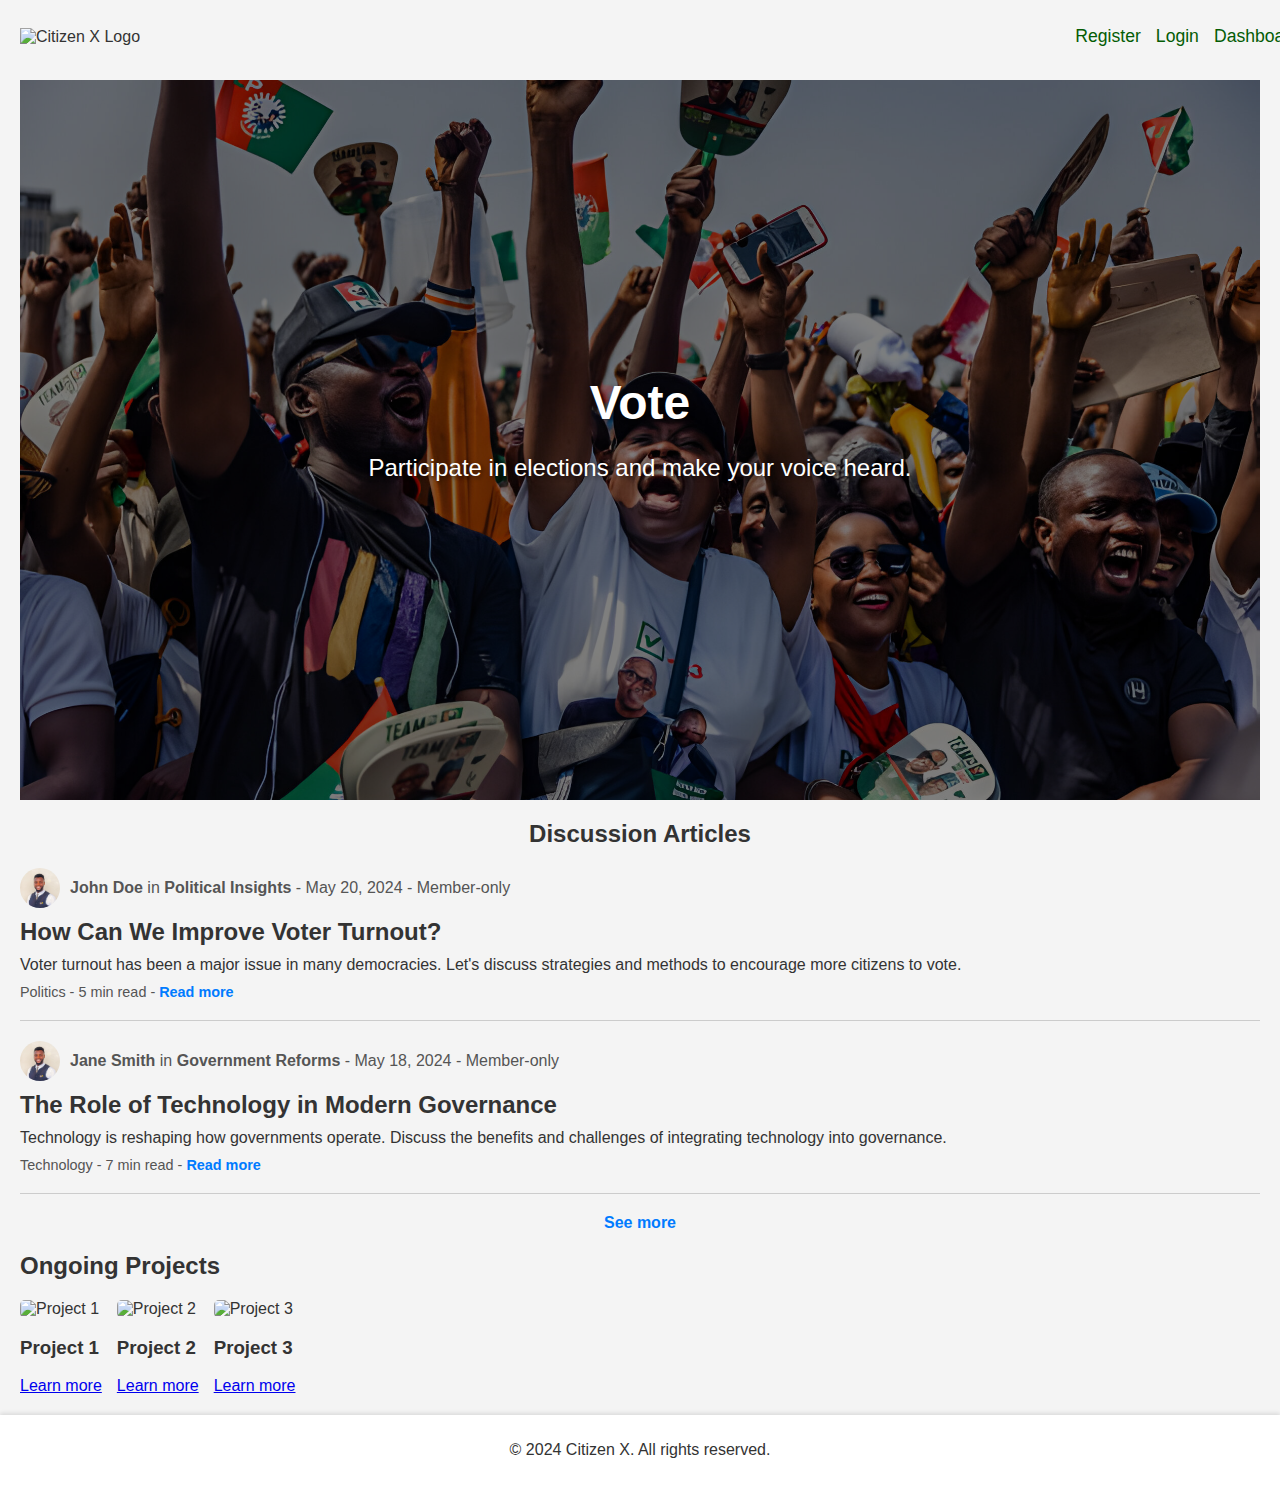
==== html/index.html @ 4d9ae51d "Update folders and files" ====
<!DOCTYPE html>
<html lang="en">
<head>
    <meta charset="UTF-8">
    <meta name="viewport" content="width=device-width, initial-scale=1.0">
    <title>Citizen X - Unlocking Your Power to Shape Your Future</title>
    <link rel="stylesheet" href="../styles/ind_styles.css">
</head>
<body>
    <header>
        <div class="logo">
            <img src="placeholder-logo.png" alt="Citizen X Logo">
        </div>
        <nav>
            <ul>
                <li><a href="register.html">Register</a></li>
                <li><a href="login.html">Login</a></li>
                <li><a href="dashboard.html">Dashboard</a></li>
            </ul>
        </nav>
    </header>
    <main>
        <section class="slider">
            <div class="slides">
                <div class="slide">
                    <div class="overlay"></div>
                    <div class="text">
                        <h2>Vote</h2>
                        <p>Participate in elections and make your voice heard.</p>
                    </div>
                    <img src="../images/Voters.jpg" alt="Vote">
                </div>
                <div class="slide">
                    <div class="overlay"></div>
                    <div class="text">
                        <h2>Monitor Projects</h2>
                        <p>Keep track of government projects and their progress.</p>
                    </div>
                    <img src="../images/Lagos-Calabar-coastal-highway-1-ezgif.com-webp-to-jpg-converter.jpg" alt="Monitor Projects">
                </div>
                <div class="slide">
                    <div class="overlay"></div>
                    <div class="text">
                        <h2>Join Discussions</h2>
                        <p>Engage in meaningful conversations about political issues.</p>
                    </div>
                    <img src="../images/panel.jpg" alt="Join Discussions">
                </div>
            </div>
        </section>
        <section class="articles">
            <h2>Discussion Articles</h2>
            <div class="article">
                <div class="article-header">
                    <img src="../images/PSX_20221017_221501.jpg" alt="User Profile Picture" class="profile-pic">
                    <div class="article-meta">
                        <span>John Doe</span> in <span>Political Insights</span> - May 20, 2024 - Member-only
                    </div>
                </div>
                <h3>How Can We Improve Voter Turnout?</h3>
                <p>Voter turnout has been a major issue in many democracies. Let's discuss strategies and methods to encourage more citizens to vote.</p>
                <div class="article-footer">
                    <span>Politics</span> - <span>5 min read</span> - <a href="discussions.html">Read more</a>
                </div>
            </div>
            <hr>
            <div class="article">
                <div class="article-header">
                    <img src="../images/PSX_20221017_221501.jpg" alt="User Profile Picture" class="profile-pic">
                    <div class="article-meta">
                        <span>Jane Smith</span> in <span>Government Reforms</span> - May 18, 2024 - Member-only
                    </div>
                </div>
                <h3>The Role of Technology in Modern Governance</h3>
                <p>Technology is reshaping how governments operate. Discuss the benefits and challenges of integrating technology into governance.</p>
                <div class="article-footer">
                    <span>Technology</span> - <span>7 min read</span> - <a href="discussions.html">Read more</a>
                </div>
            </div>
            <hr>
            <a href="discussions.html" class="see-more">See more</a>
        </section>        
        <section class="projects">
            <h2>Ongoing Projects</h2>
            <div class="project-gallery">
                <div class="project-card">
                    <img src="project-placeholder.png" alt="Project 1">
                    <h3>Project 1</h3>
                    <a href="projects.html">Learn more</a>
                </div>
                <div class="project-card">
                    <img src="project-placeholder.png" alt="Project 2">
                    <h3>Project 2</h3>
                    <a href="projects.html">Learn more</a>
                </div>
                <div class="project-card">
                    <img src="project-placeholder.png" alt="Project 3">
                    <h3>Project 3</h3>
                    <a href="projects.html">Learn more</a>
                </div>
            </div>
        </section>
    </main>
    <footer>
        <p>&copy; 2024 Citizen X. All rights reserved.</p>
    </footer>
    <script src="../appjs/script.js"></script>
</body>
</html>
---- styles/ind_styles.css ----
body {
    font-family: 'Arial', sans-serif;
    margin: 0;
    padding: 0;
    background-color: #f4f4f4;
    color: #333;
}

header {
    display: flex;
    justify-content: space-between;
    align-items: center;
    /* background-color: rgba(0, 0, 0, 0.5); Semi-transparent background for better contrast */
    padding: 10px 20px;
    position: absolute;
    top: 0;
    width: 100%;
    z-index: 10;
}

nav ul {
    list-style: none;
    display: flex;
    gap: 15px;
}

nav ul li a {
    color: rgb(4, 92, 4);
    text-decoration: none;
    font-size: 1.1em;
}

.logo img {
    width: 150px;
}

main {
    padding: 20px;
    padding-top: 60px; /* Adjust for fixed header */
}

.slider {
    position: relative;
    overflow: hidden;
    padding-top: 20px;
    height: 80vh; /* Full height slider */
}

.slides {
    display: flex;
    transition: transform 0.5s ease-in-out;
    height: 100%;
}

.slide {
    position: relative;
    min-width: 100%;
    box-sizing: border-box;
    text-align: center;
    height: 100%;
}

.slide img {
    width: 100%;
    height: 100%;
    object-fit: cover;
}

.overlay {
    position: absolute;
    top: 0;
    left: 0;
    width: 100%;
    height: 100%;
    background: rgba(0, 0, 0, 0.5); /* Adjust opacity as needed */
    z-index: 1;
}

.text {
    position: absolute;
    top: 50%;
    left: 50%;
    transform: translate(-50%, -50%);
    z-index: 2;
    text-align: center;
    color: #fff;
}

.text h2 {
    font-size: 3em;
    font-weight: bold;
    margin: 0;
    text-shadow: 2px 2px 4px rgba(0, 0, 0, 0.5);
}

.text p {
    font-size: 1.5em;
    text-shadow: 2px 2px 4px rgba(0, 0, 0, 0.5);
}

.articles {
    margin: 20px 0;
}

.articles h2 {
    text-align: center;
    margin-bottom: 20px;
}

.article {
    margin-bottom: 20px;
}

.article-header {
    display: flex;
    align-items: center;
    margin-bottom: 10px;
}

.profile-pic {
    width: 40px;
    height: 40px;
    border-radius: 50%;
    margin-right: 10px;
}

.article-meta {
    color: #555;
}

.article-meta span {
    font-weight: bold;
}

.article h3 {
    font-size: 1.5em;
    margin: 10px 0;
}

.article p {
    margin: 10px 0;
    color: #333;
}

.article-footer {
    color: #555;
    font-size: 0.9em;
}

.article-footer a {
    color: #007bff;
    text-decoration: none;
    font-weight: bold;
}

.article-footer a:hover {
    text-decoration: underline;
}

hr {
    border: none;
    border-top: 1px solid #ccc;
    margin: 20px 0;
}

.see-more {
    display: block;
    text-align: center;
    color: #007bff;
    text-decoration: none;
    font-weight: bold;
}

.see-more:hover {
    text-decoration: underline;
}


.project-gallery {
    display: flex;
    flex-wrap: wrap;
    gap: 15px;
}

.project-card img {
    width: 100%;
    height: 150px;
    object-fit: cover;
    border-radius: 5px;
}

footer {
    text-align: center;
    padding: 10px;
    background-color: #fff;
    box-shadow: 0 -2px 4px rgba(0, 0, 0, 0.1);
    color: #333;
}
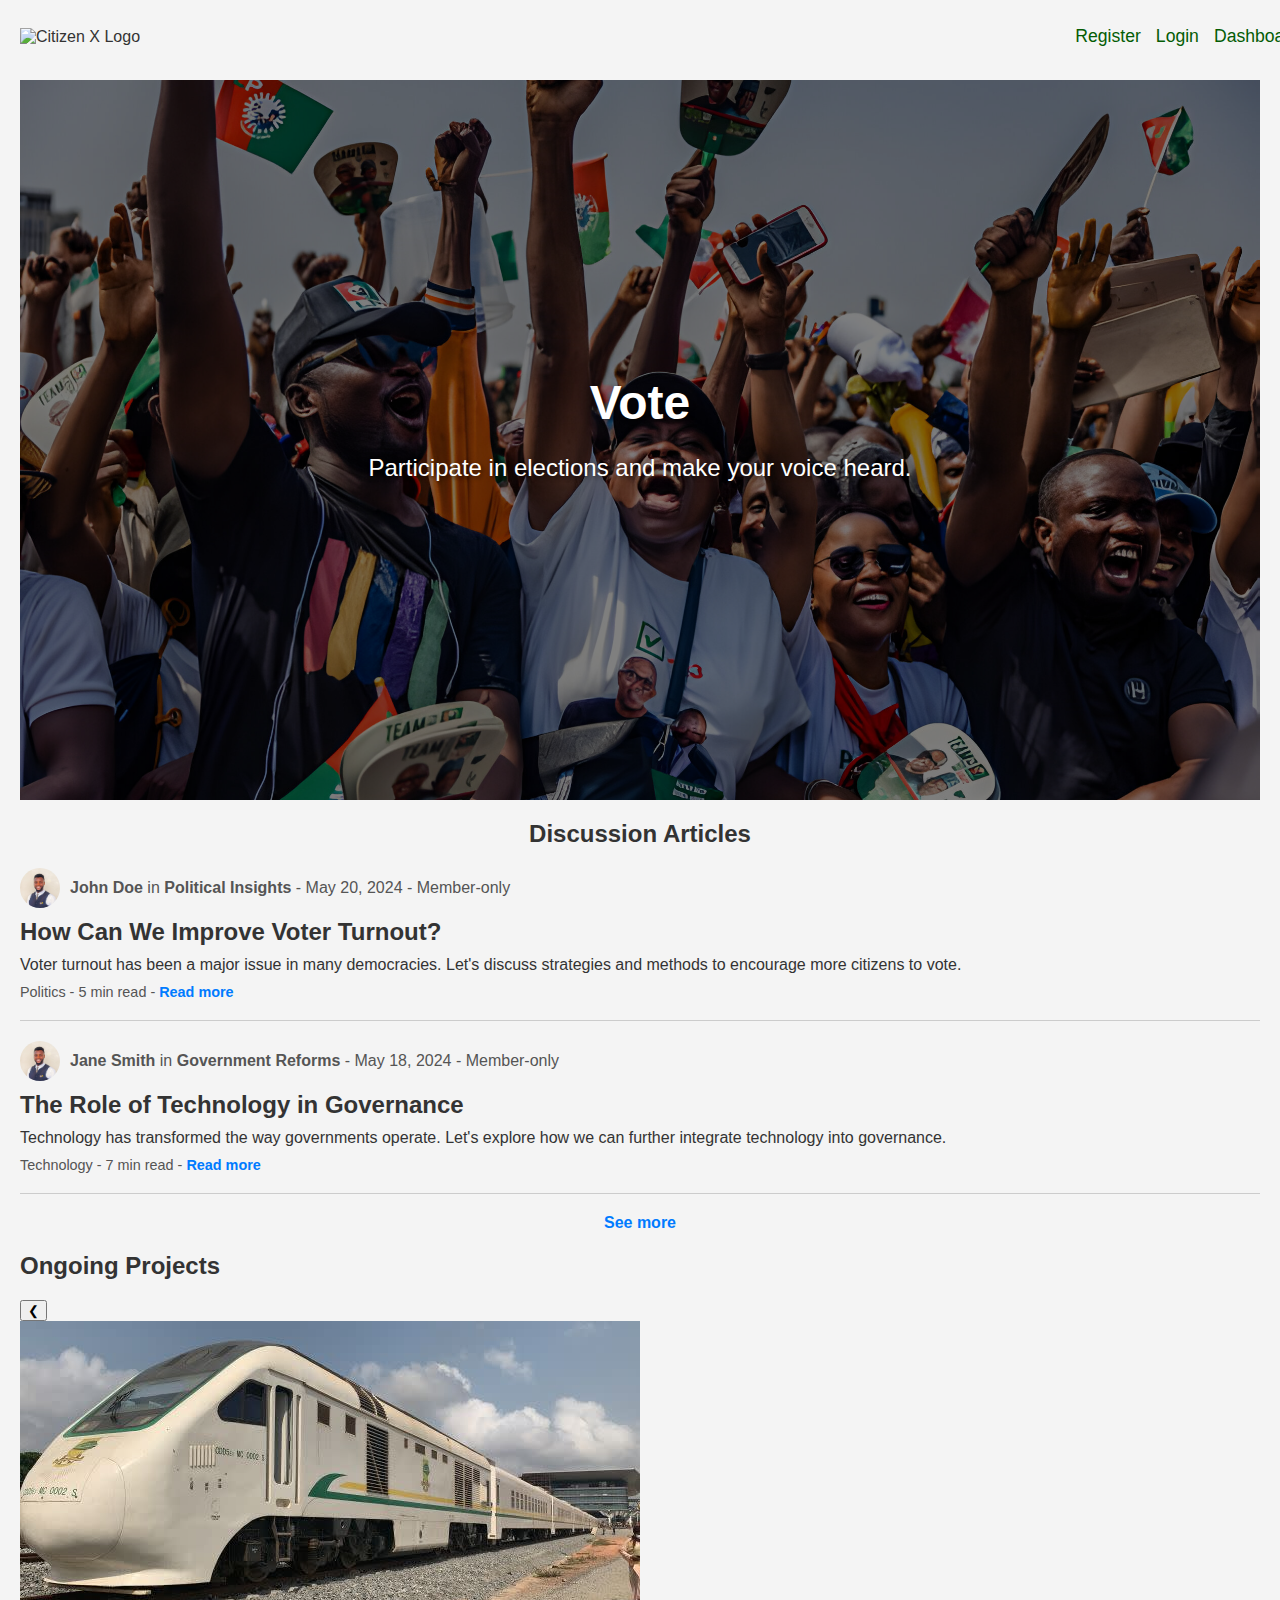
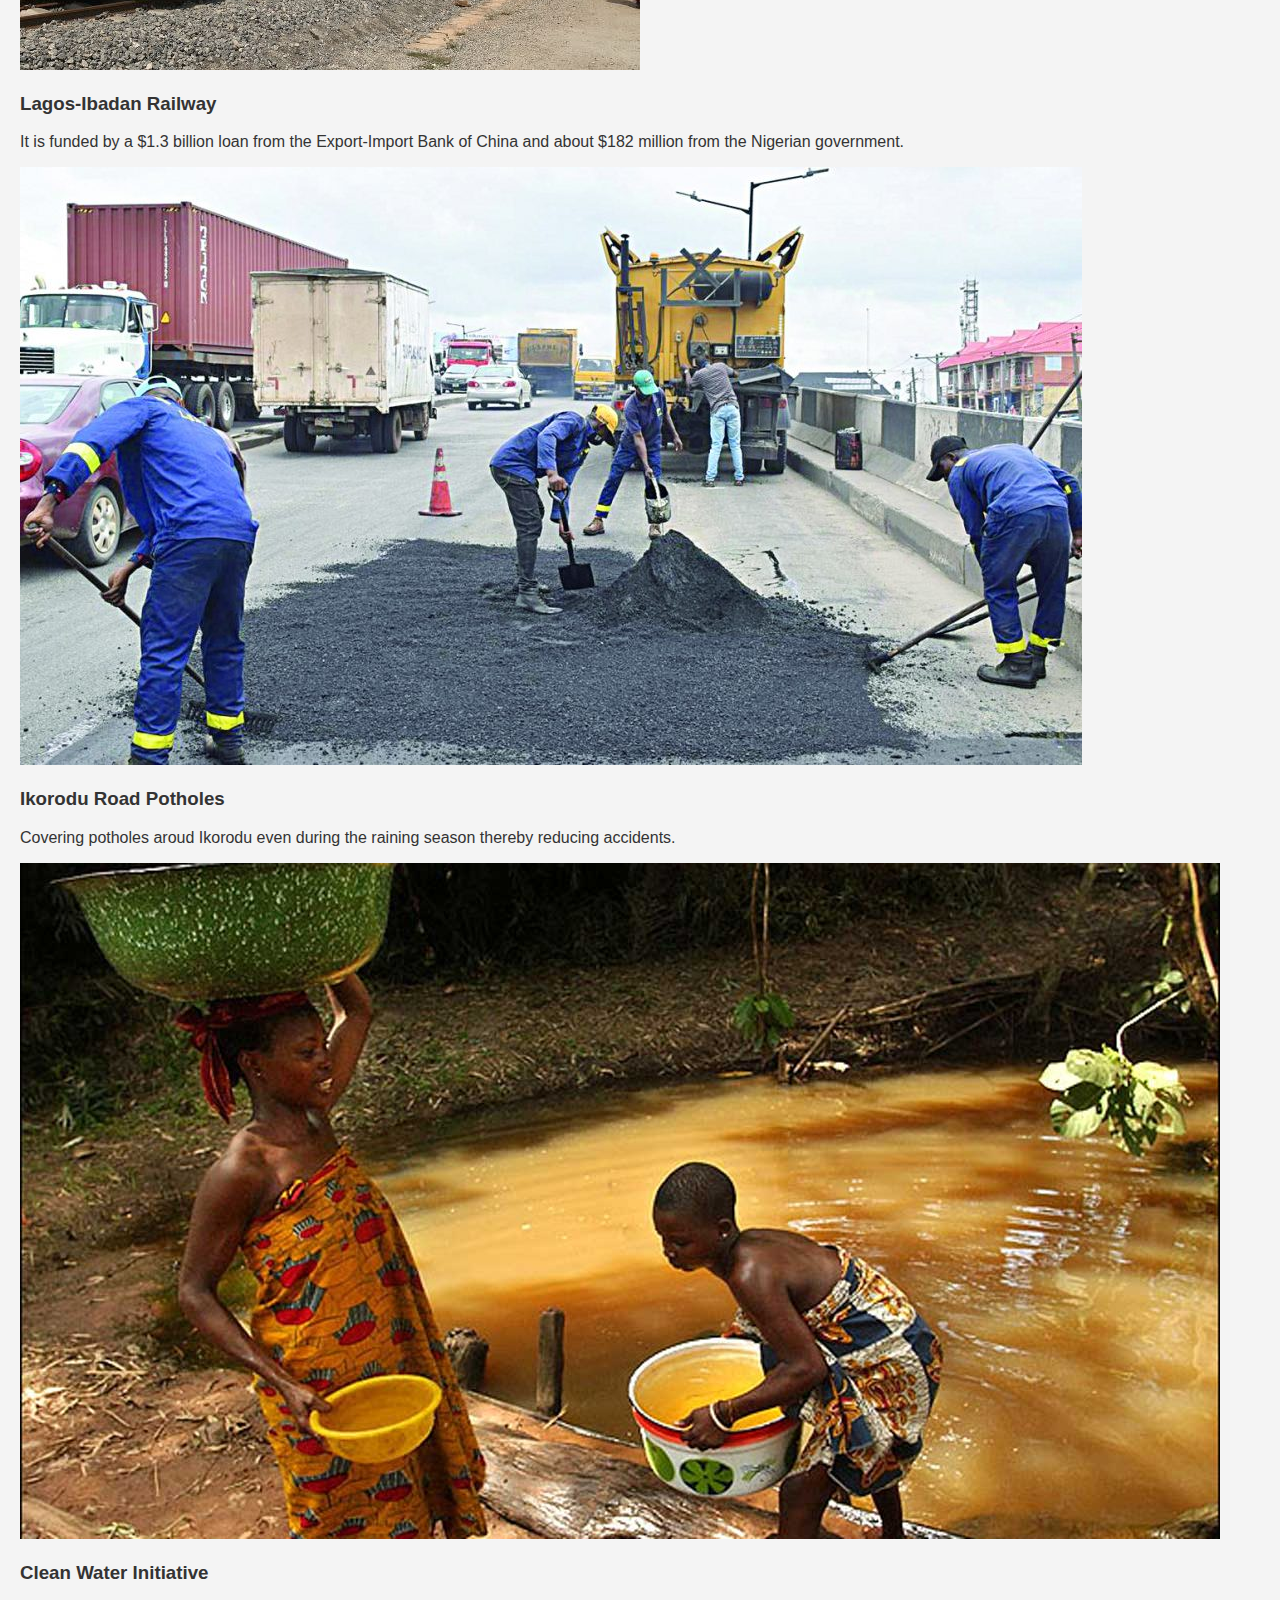
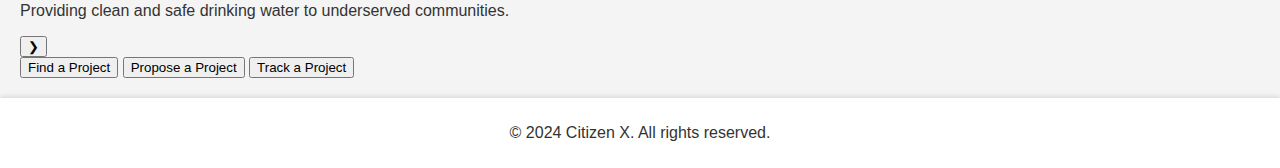
==== commit ad76a7d4: "Finish logout experience" ====
--- a/html/index.html
+++ b/html/index.html
@@ -20,7 +20,7 @@
         </nav>
     </header>
     <main>
-        <section class="slider">
+        <section class="slider" id="main-slider">
             <div class="slides">
                 <div class="slide">
                     <div class="overlay"></div>
@@ -71,8 +71,8 @@
                         <span>Jane Smith</span> in <span>Government Reforms</span> - May 18, 2024 - Member-only
                     </div>
                 </div>
-                <h3>The Role of Technology in Modern Governance</h3>
-                <p>Technology is reshaping how governments operate. Discuss the benefits and challenges of integrating technology into governance.</p>
+                <h3>The Role of Technology in Governance</h3>
+                <p>Technology has transformed the way governments operate. Let's explore how we can further integrate technology into governance.</p>
                 <div class="article-footer">
                     <span>Technology</span> - <span>7 min read</span> - <a href="discussions.html">Read more</a>
                 </div>
@@ -80,24 +80,33 @@
             <hr>
             <a href="discussions.html" class="see-more">See more</a>
         </section>        
-        <section class="projects">
+        <section class="ongoing-projects" id="project-slider">
             <h2>Ongoing Projects</h2>
-            <div class="project-gallery">
-                <div class="project-card">
-                    <img src="project-placeholder.png" alt="Project 1">
-                    <h3>Project 1</h3>
-                    <a href="projects.html">Learn more</a>
+            <div class="project-slider">
+                <button class="prev">&#10094;</button>
+                <div class="project-slides">
+                    <div class="project">
+                        <img src="../images/railway.jpg" alt="Project 1">
+                        <h3>Lagos-Ibadan Railway</h3>
+                        <p>It is funded by a $1.3 billion loan from the Export-Import Bank of China and about $182 million from the Nigerian government.</p>
+                    </div>
+                    <div class="project">
+                        <img src="../images/Ikorodu-Road-1062x598.jpg" alt="Project 2">
+                        <h3>Ikorodu Road Potholes</h3>
+                        <p>Covering potholes aroud Ikorodu even during the raining season thereby reducing accidents.</p>
+                    </div>
+                    <div class="project">
+                        <img src="../images/PEWASH.jpg" alt="Project 3">
+                        <h3>Clean Water Initiative</h3>
+                        <p>Providing clean and safe drinking water to underserved communities.</p>
+                    </div>
                 </div>
-                <div class="project-card">
-                    <img src="project-placeholder.png" alt="Project 2">
-                    <h3>Project 2</h3>
-                    <a href="projects.html">Learn more</a>
-                </div>
-                <div class="project-card">
-                    <img src="project-placeholder.png" alt="Project 3">
-                    <h3>Project 3</h3>
-                    <a href="projects.html">Learn more</a>
-                </div>
+                <button class="next">&#10095;</button>
+            </div>
+            <div class="project-buttons">
+                <button class="cta-button">Find a Project</button>
+                <button class="cta-button">Propose a Project</button>
+                <button class="cta-button">Track a Project</button>
             </div>
         </section>
     </main>
